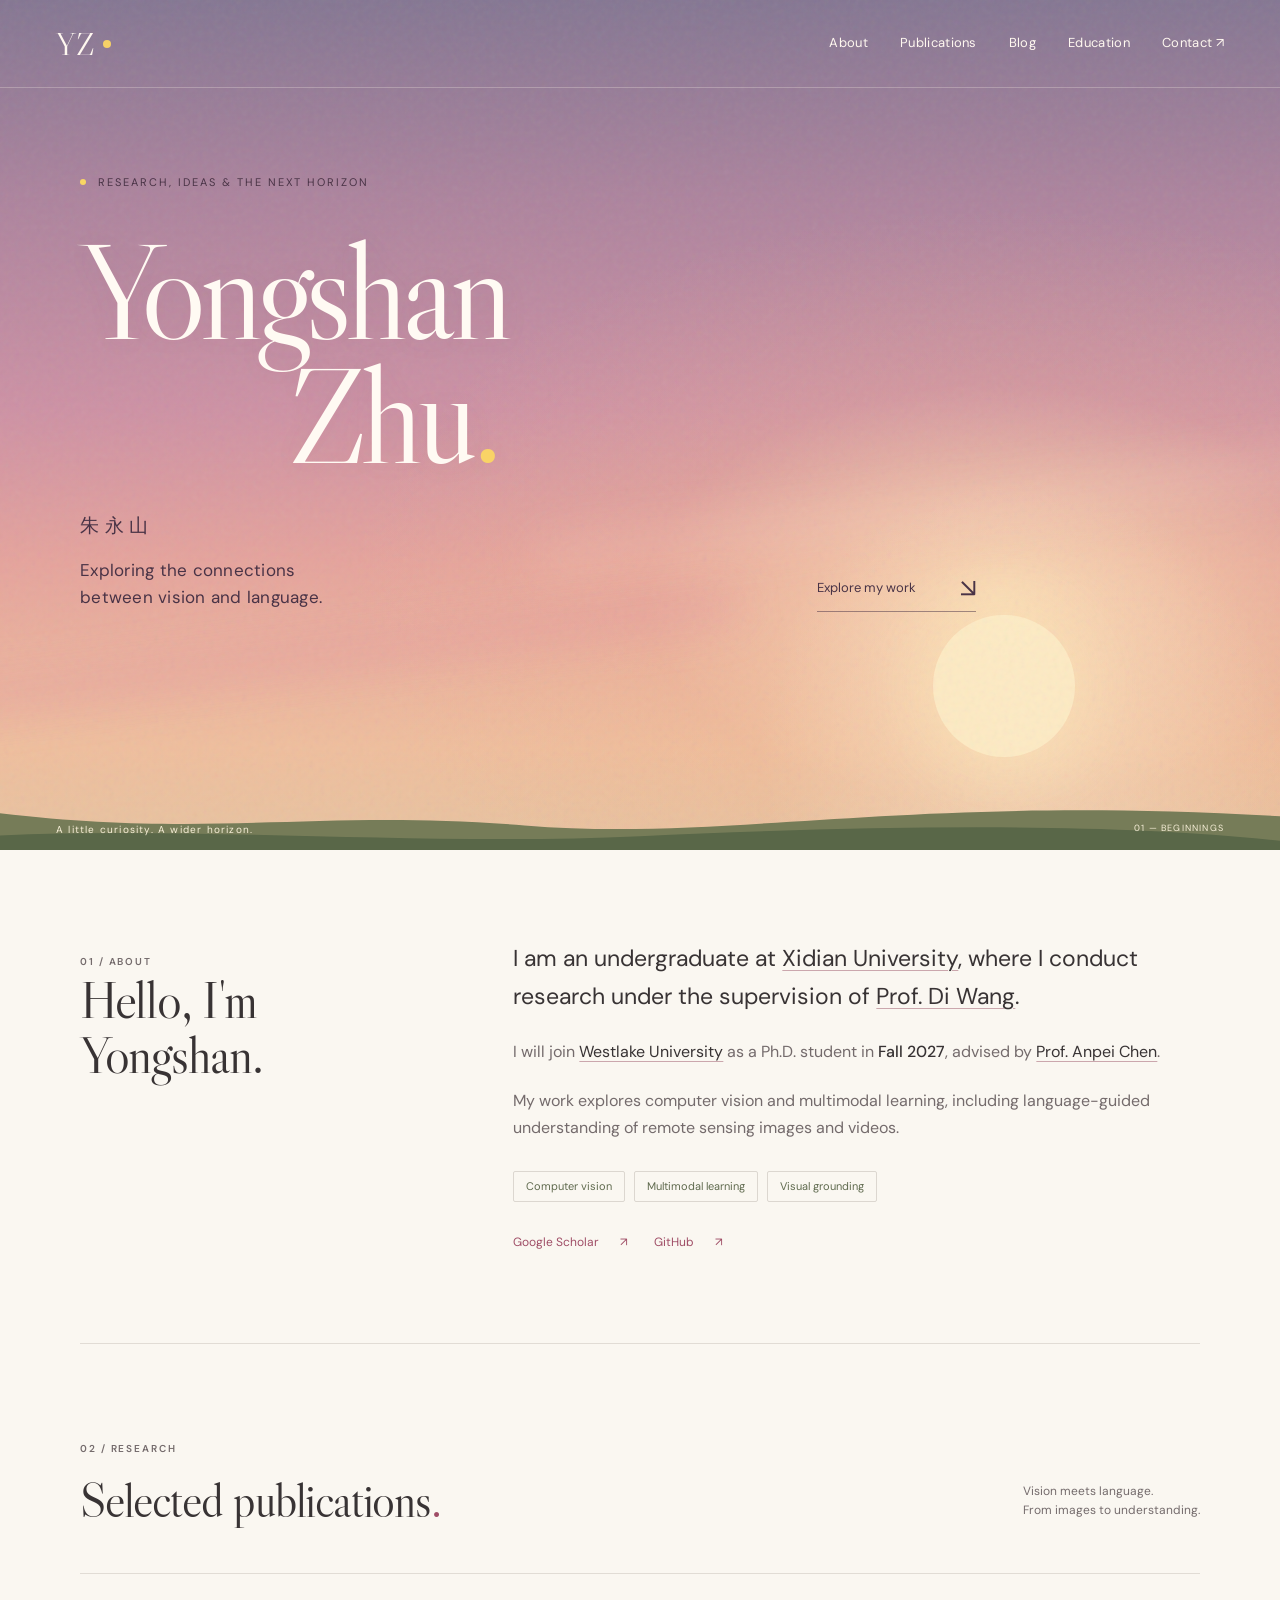
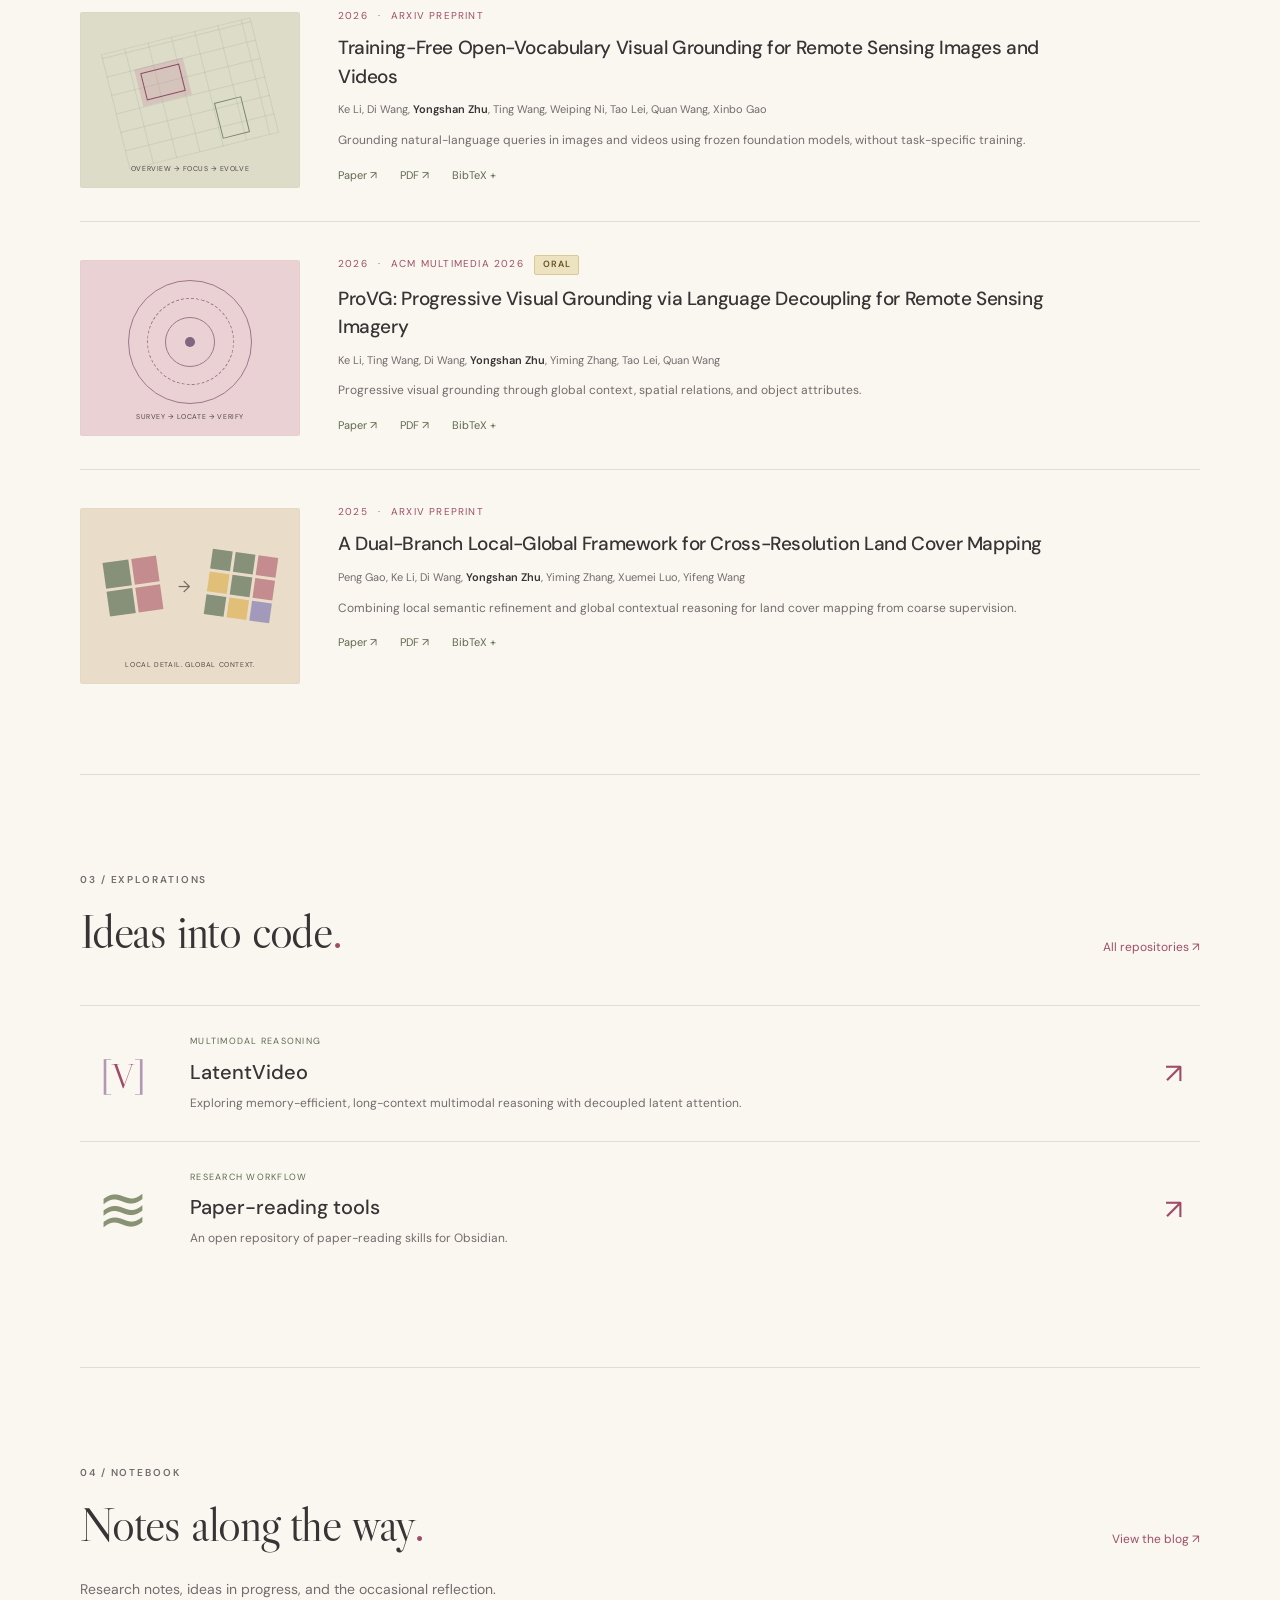
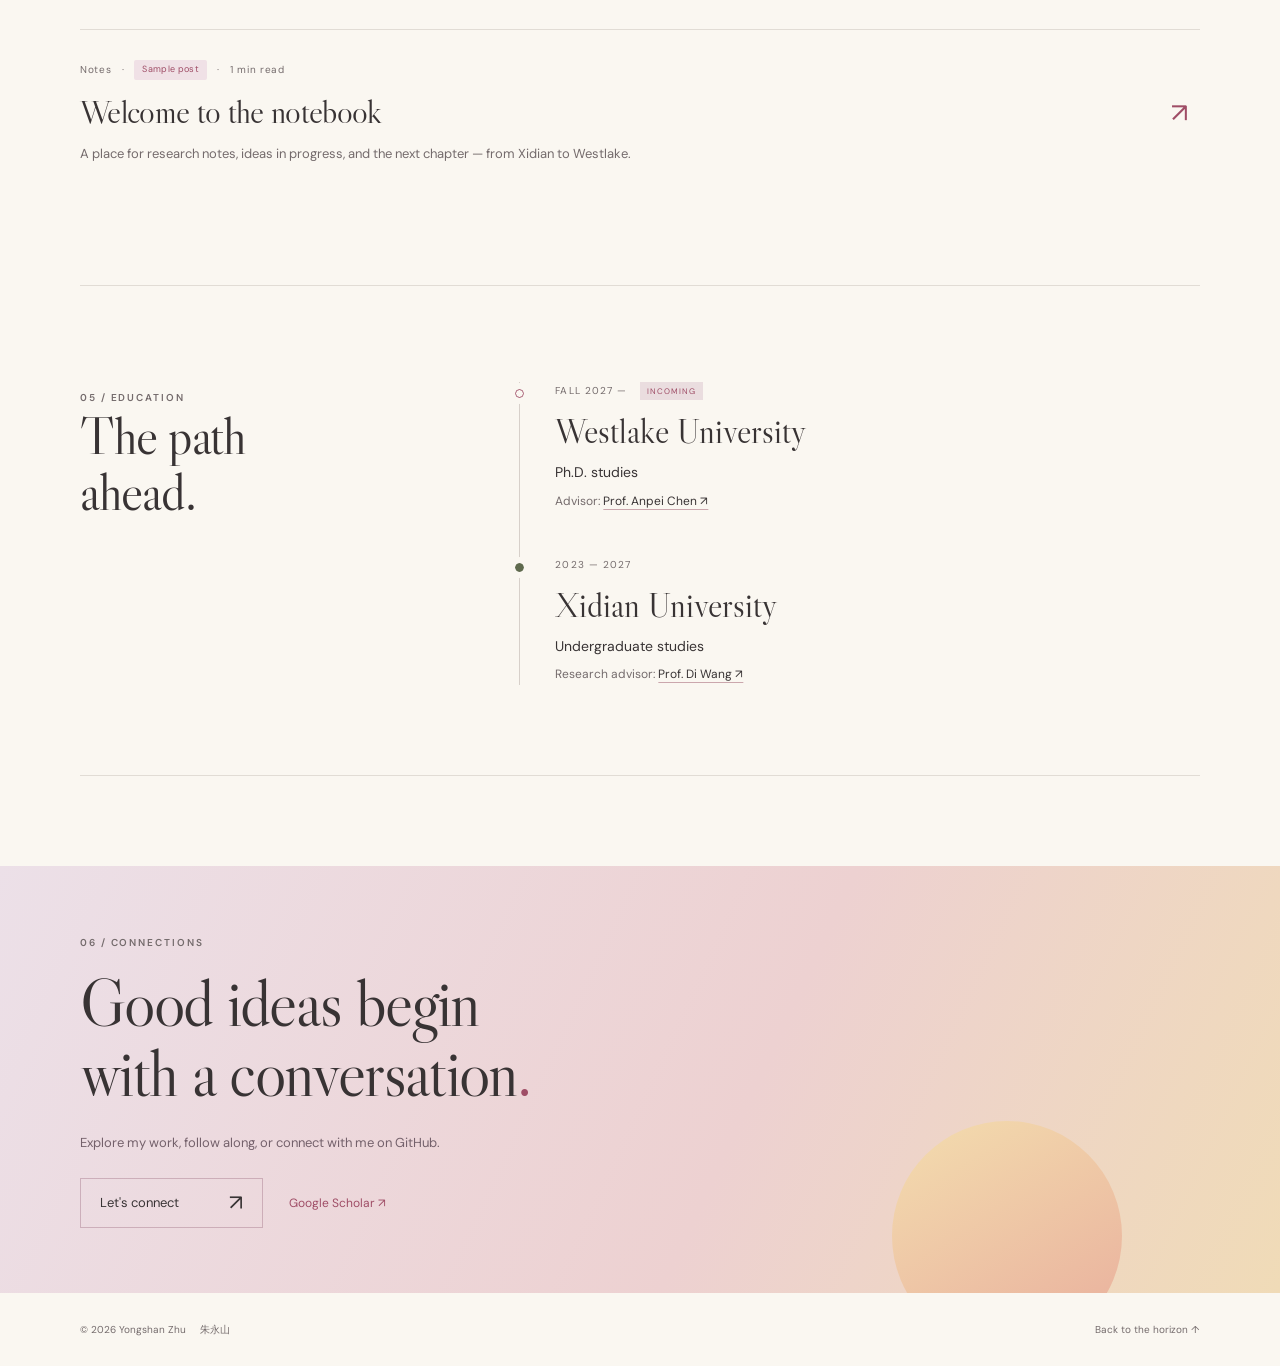
==== index.html @ 8f5b2f25 "Publish Yongshan Zhu academic homepage with blog and Scholar links" ====
<!DOCTYPE html>
<html lang="en">
<head>
  <meta charset="UTF-8">
  <meta name="viewport" content="width=device-width, initial-scale=1">
  <meta name="theme-color" content="#c18c9e">
  <meta name="description" content="Yongshan Zhu — undergraduate at Xidian University, advised by Di Wang. Incoming Ph.D. student at Westlake University with Anpei Chen, Fall 2027. Research, publications, and code.">
  <meta property="og:title" content="Yongshan Zhu — Research & Ideas">
  <meta property="og:description" content="Computer vision, multimodal learning, and the next horizon. Xidian University → Westlake University, Fall 2027.">
  <meta property="og:type" content="website">
  <title>Yongshan Zhu — Research & Ideas</title>
  <link rel="icon" href="favicon.svg" type="image/svg+xml">
  <link rel="stylesheet" href="styles.css">
  <link rel="stylesheet" href="blog.css">
  <script src="script.js" defer></script>
</head>
<body>
  <a class="skip-link" href="#main">Skip to content</a>
  <header class="header">
    <a href="#home" class="wordmark" aria-label="Yongshan Zhu, home">YZ<span class="logo-sun" aria-hidden="true"></span></a>
    <nav aria-label="Main navigation">
      <a href="#about">About</a><a href="#publications">Publications</a><a href="#blog">Blog</a><a href="#education">Education</a><a href="#contact">Contact <span aria-hidden="true">↗</span></a>
    </nav>
  </header>
  <main id="main">
    <section class="hero" id="home" aria-labelledby="name">
      <div class="sky" aria-hidden="true"><div class="sun-glow"></div><div class="cloud cloud-one"></div><div class="cloud cloud-two"></div><div class="sun"></div></div>
      <div class="hero-content wrap">
        <p class="eyebrow hero-eyebrow"><span class="dot"></span> Research, ideas & the next horizon</p>
        <h1 id="name">Yongshan <span>Zhu<span class="name-dot">.</span></span></h1>
        <div class="hero-bottom">
          <div><p class="chinese-name" lang="zh">朱永山</p><p class="hero-description">Exploring the connections<br>between vision and language.</p></div>
          <a class="hero-cta" href="#publications">Explore my work <span aria-hidden="true">↘</span></a>
        </div>
      </div>
      <div class="horizon" aria-hidden="true"><svg viewBox="0 0 1440 120" preserveAspectRatio="none"><path fill="#767c58" d="M0 72C240 105 359 66 590 88S1011 47 1440 76V120H0Z"/><path fill="#596748" d="M0 101C219 89 477 115 720 102S1240 82 1440 108V120H0Z"/></svg></div>
      <div class="hero-caption"><span>A little curiosity. A wider horizon.</span><span>01 — BEGINNINGS</span></div>
    </section>
    <section class="about section wrap" id="about" aria-labelledby="about-title">
      <div class="section-label"><span>01 / ABOUT</span><h2 id="about-title">Hello, I'm<br>Yongshan.</h2></div>
      <div class="about-content">
        <p class="lead">I am an undergraduate at <a href="https://www.xidian.edu.cn/" target="_blank" rel="noopener noreferrer">Xidian University</a>, where I conduct research under the supervision of <a href="https://wangdi-xidian.github.io/" target="_blank" rel="noopener noreferrer">Prof. Di Wang</a>.</p>
        <p>I will join <a href="https://en.westlake.edu.cn/" target="_blank" rel="noopener noreferrer">Westlake University</a> as a Ph.D. student in <strong>Fall 2027</strong>, advised by <a href="https://apchenstu.github.io/" target="_blank" rel="noopener noreferrer">Prof. Anpei Chen</a>.</p>
        <p>My work explores computer vision and multimodal learning, including language-guided understanding of remote sensing images and videos.</p>
        <div class="interests" aria-label="Research topics"><span>Computer vision</span><span>Multimodal learning</span><span>Visual grounding</span></div>
        <div class="profile-links"><a class="text-link" href="https://scholar.google.com/citations?user=9sh3BnsAAAAJ&amp;hl=en" target="_blank" rel="noopener noreferrer">Google Scholar <span aria-hidden="true">↗</span></a><a class="text-link" href="https://github.com/nanoile" target="_blank" rel="noopener noreferrer">GitHub <span aria-hidden="true">↗</span></a></div>
      </div>
    </section>
    <section class="publications section wrap" id="publications" aria-labelledby="publications-title">
      <div class="section-heading"><div><p class="section-kicker">02 / RESEARCH</p><h2 id="publications-title">Selected publications<span class="accent-dot">.</span></h2></div><p class="section-note">Vision meets language.<br>From images to understanding.</p></div>
      <div class="paper-list">
        <article class="paper">
          <div class="paper-art art-grounding" aria-hidden="true"><div class="scan-grid"></div><span class="target t1"></span><span class="target t2"></span><span class="art-label">OVERVIEW → FOCUS → EVOLVE</span></div>
          <div class="paper-content"><p class="paper-meta">2026 <span>·</span> arXiv preprint</p><h3><a href="https://arxiv.org/abs/2606.16124" target="_blank" rel="noopener noreferrer">Training-Free Open-Vocabulary Visual Grounding for Remote Sensing Images and Videos</a></h3><p class="authors">Ke Li, Di Wang, <strong>Yongshan Zhu</strong>, Ting Wang, Weiping Ni, Tao Lei, Quan Wang, Xinbo Gao</p><p class="paper-summary">Grounding natural-language queries in images and videos using frozen foundation models, without task-specific training.</p><div class="paper-links"><a href="https://arxiv.org/abs/2606.16124" target="_blank" rel="noopener noreferrer">Paper ↗</a><a href="https://arxiv.org/pdf/2606.16124" target="_blank" rel="noopener noreferrer">PDF ↗</a><button class="bibtex-button" data-paper="zeroov" type="button">BibTeX +</button></div></div>
        </article>
        <article class="paper">
          <div class="paper-art art-provg" aria-hidden="true"><span class="provg-ring r1"></span><span class="provg-ring r2"></span><span class="provg-ring r3"></span><span class="provg-center"></span><span class="art-label">SURVEY → LOCATE → VERIFY</span></div>
          <div class="paper-content"><p class="paper-meta">2026 <span>·</span> ACM Multimedia 2026 <span class="oral-badge">Oral</span></p><h3><a href="https://arxiv.org/abs/2604.01893" target="_blank" rel="noopener noreferrer">ProVG: Progressive Visual Grounding via Language Decoupling for Remote Sensing Imagery</a></h3><p class="authors">Ke Li, Ting Wang, Di Wang, <strong>Yongshan Zhu</strong>, Yiming Zhang, Tao Lei, Quan Wang</p><p class="paper-summary">Progressive visual grounding through global context, spatial relations, and object attributes.</p><div class="paper-links"><a href="https://arxiv.org/abs/2604.01893" target="_blank" rel="noopener noreferrer">Paper ↗</a><a href="https://arxiv.org/pdf/2604.01893" target="_blank" rel="noopener noreferrer">PDF ↗</a><button class="bibtex-button" data-paper="provg" type="button">BibTeX +</button></div></div>
        </article>
        <article class="paper">
          <div class="paper-art art-mapping" aria-hidden="true"><div class="map-coarse"><i></i><i></i><i></i><i></i></div><span class="map-arrow">→</span><div class="map-fine"><i></i><i></i><i></i><i></i><i></i><i></i><i></i><i></i><i></i></div><span class="art-label">LOCAL DETAIL. GLOBAL CONTEXT.</span></div>
          <div class="paper-content"><p class="paper-meta">2025 <span>·</span> arXiv preprint</p><h3><a href="https://arxiv.org/abs/2512.19990" target="_blank" rel="noopener noreferrer">A Dual-Branch Local-Global Framework for Cross-Resolution Land Cover Mapping</a></h3><p class="authors">Peng Gao, Ke Li, Di Wang, <strong>Yongshan Zhu</strong>, Yiming Zhang, Xuemei Luo, Yifeng Wang</p><p class="paper-summary">Combining local semantic refinement and global contextual reasoning for land cover mapping from coarse supervision.</p><div class="paper-links"><a href="https://arxiv.org/abs/2512.19990" target="_blank" rel="noopener noreferrer">Paper ↗</a><a href="https://arxiv.org/pdf/2512.19990" target="_blank" rel="noopener noreferrer">PDF ↗</a><button class="bibtex-button" data-paper="ddtm" type="button">BibTeX +</button></div></div>
        </article>
      </div>
    </section>
    <section class="code-section section wrap" id="code" aria-labelledby="code-title">
      <div class="section-heading"><div><p class="section-kicker">03 / EXPLORATIONS</p><h2 id="code-title">Ideas into code<span class="accent-dot">.</span></h2></div><a class="text-link" href="https://github.com/nanoile?tab=repositories" target="_blank" rel="noopener noreferrer">All repositories ↗</a></div>
      <a class="project" href="https://github.com/nanoile/LatentVideo--Memory-Efficient-Multimodal-Reasoning-with-Decoupled-Latent-Attention" target="_blank" rel="noopener noreferrer"><div class="project-symbol" aria-hidden="true">[<span>V</span>]</div><div><p class="project-type">MULTIMODAL REASONING</p><h3>LatentVideo</h3><p>Exploring memory-efficient, long-context multimodal reasoning with decoupled latent attention.</p></div><span class="project-arrow" aria-hidden="true">↗</span></a>
      <a class="project" href="https://github.com/nanoile/obsidian-paper-reading-skills" target="_blank" rel="noopener noreferrer"><div class="project-symbol paper-symbol" aria-hidden="true">≋</div><div><p class="project-type">RESEARCH WORKFLOW</p><h3>Paper-reading tools</h3><p>An open repository of paper-reading skills for Obsidian.</p></div><span class="project-arrow" aria-hidden="true">↗</span></a>
    </section>
    <!-- BLOG:START -->
    <section class="blog-section section wrap" id="blog" aria-labelledby="blog-title"><div class="section-heading"><div><p class="section-kicker">04 / NOTEBOOK</p><h2 id="blog-title">Notes along the way<span class="accent-dot">.</span></h2></div><a class="text-link" href="blog/">View the blog ↗</a></div><p class="blog-intro">Research notes, ideas in progress, and the occasional reflection.</p><article class="blog-row"><div><p class="post-meta">Notes <span aria-hidden="true">·</span> <span class="post-status">Sample post</span> <span aria-hidden="true">·</span> 1 min read</p><h3><a href="blog/welcome-to-the-notebook/">Welcome to the notebook</a></h3><p class="post-excerpt">A place for research notes, ideas in progress, and the next chapter — from Xidian to Westlake.</p></div><a class="post-arrow" href="blog/welcome-to-the-notebook/" aria-label="Read Welcome to the notebook">↗</a></article></section>
    <!-- BLOG:END -->
    <section class="education section wrap" id="education" aria-labelledby="education-title">
      <div class="section-label"><span>05 / EDUCATION</span><h2 id="education-title">The path<br>ahead.</h2></div>
      <div class="timeline"><article class="education-item"><div class="timeline-dot future"></div><p class="education-date">FALL 2027 — <span class="status">INCOMING</span></p><h3>Westlake University</h3><p class="degree">Ph.D. studies</p><p>Advisor: <a href="https://apchenstu.github.io/" target="_blank" rel="noopener noreferrer">Prof. Anpei Chen ↗</a></p></article><article class="education-item"><div class="timeline-dot"></div><p class="education-date">2023 — 2027</p><h3>Xidian University</h3><p class="degree">Undergraduate studies</p><p>Research advisor: <a href="https://wangdi-xidian.github.io/" target="_blank" rel="noopener noreferrer">Prof. Di Wang ↗</a></p></article></div>
    </section>
    <section class="contact" id="contact" aria-labelledby="contact-title"><div class="wrap contact-inner"><p class="section-kicker">06 / CONNECTIONS</p><h2 id="contact-title">Good ideas begin<br>with a conversation<span>.</span></h2><p>Explore my work, follow along, or connect with me on GitHub.</p><div class="profile-links"><a class="contact-link" href="https://github.com/nanoile" target="_blank" rel="noopener noreferrer">Let's connect <span aria-hidden="true">↗</span></a><a class="text-link" href="https://scholar.google.com/citations?user=9sh3BnsAAAAJ&amp;hl=en" target="_blank" rel="noopener noreferrer">Google Scholar ↗</a></div><div class="contact-sun" aria-hidden="true"></div></div></section>
  </main>
  <footer class="wrap"><p>© <span id="year">2026</span> Yongshan Zhu <span class="footer-name" lang="zh">朱永山</span></p><a href="#home">Back to the horizon ↑</a></footer>
  <dialog id="citation-dialog" aria-labelledby="citation-title"><div class="dialog-heading"><h2 id="citation-title">BibTeX citation</h2><button id="close-dialog" aria-label="Close citation" type="button">×</button></div><pre><code id="citation-text"></code></pre><div class="dialog-bottom"><p id="copy-status" aria-live="polite"></p><button id="copy-citation" type="button">Copy citation ↗</button></div></dialog>
</body>
</html>
---- styles.css ----
@import url('https://fonts.googleapis.com/css2?family=DM+Sans:wght@400;450;500;600;700&family=Libre+Caslon+Display&display=swap');
:root{--paper:#faf7f1;--ink:#383334;--muted:#746b6c;--rose:#9f4d66;--line:#e1dcd5;--sage:#5f6a4e;--serif:'Libre Caslon Display',Georgia,serif;--sans:'DM Sans',Arial,sans-serif}
*{box-sizing:border-box}html{scroll-behavior:smooth;scroll-padding-top:95px}body{margin:0;background:var(--paper);color:var(--ink);font-family:var(--sans);font-size:16px;line-height:1.7}a{color:inherit;text-decoration:none}button{font:inherit}a,button{-webkit-tap-highlight-color:transparent}a:focus-visible,button:focus-visible{outline:2px solid var(--rose);outline-offset:6px}::selection{background:#e7b9c5;color:#362b3b}.wrap{width:min(1120px,calc(100% - 112px));margin-inline:auto}.skip-link{position:fixed;top:-80px;left:20px;z-index:10;padding:10px 18px;background:var(--paper)}.skip-link:focus{top:10px}
.header{height:88px;display:flex;justify-content:space-between;align-items:center;position:absolute;top:0;left:0;right:0;z-index:3;padding:0 56px;color:#fff8f0;border-bottom:1px solid #fff5eb40}.wordmark{font-family:var(--serif);font-size:32px;line-height:1;display:flex;align-items:center;gap:8px}.logo-sun{height:8px;width:8px;border-radius:50%;background:#f6d167}.header nav{display:flex;gap:32px;font-size:13px;letter-spacing:.025em}.header nav a{position:relative}.header nav a::after{content:'';position:absolute;bottom:-5px;left:0;width:0;height:1px;background:currentColor;transition:width .2s}.header nav a:hover::after{width:100%}.hero{min-height:750px;height:min(850px,95svh);position:relative;overflow:hidden;color:#fffaf3;background:#bb8094}.sky{position:absolute;inset:0;background:radial-gradient(ellipse at 78% 70%,#ffe5b4b8 0%,#f2b58e33 25%,transparent 46%),linear-gradient(180deg,#847692 0%,#ac839d 23%,#cd91a4 48%,#e5a39c 66%,#efbe9d 88%,#e7c3a0 100%)}.sky::after{content:'';position:absolute;inset:0;opacity:.1;background-image:url("data:image/svg+xml,%3Csvg viewBox='0 0 180 180' xmlns='http://www.w3.org/2000/svg'%3E%3Cfilter id='n'%3E%3CfeTurbulence type='fractalNoise' baseFrequency='.85' numOctaves='3' stitchTiles='stitch'/%3E%3C/filter%3E%3Crect width='100%25' height='100%25' opacity='.7' filter='url(%23n)'/%3E%3C/svg%3E")}.sun-glow{position:absolute;width:560px;height:560px;background:radial-gradient(circle,#ffefd36b,transparent 66%);right:-20px;bottom:-170px}.sun{position:absolute;border-radius:50%;width:142px;height:142px;right:16%;bottom:11%;background:#fff0c8;box-shadow:0 0 60px 22px #ffebb578;opacity:.8}.cloud{position:absolute;background:#ffdfcc38;height:25px;width:68%;filter:blur(22px);transform:rotate(-7deg)}.cloud-one{right:-10%;top:58%}.cloud-two{left:-10%;top:76%;background:#dc83a049}.hero-content{position:relative;padding-top:162px;z-index:1}.eyebrow{font-size:11px;letter-spacing:.18em;text-transform:uppercase;display:flex;gap:12px;align-items:center}.dot{width:6px;height:6px;background:#f9d763;border-radius:50%}.hero h1{font-family:var(--serif);font-weight:400;font-size:clamp(88px,10.7vw,154px);letter-spacing:-.045em;line-height:.91;margin:37px 0 29px;max-width:830px;text-shadow:0 2px 30px #775f7312}.hero h1>span{display:block;margin-left:25%}.name-dot{color:#f9d366}.hero-bottom{display:flex;justify-content:space-between;align-items:flex-end;width:80%;margin-top:32px}.chinese-name{font-size:19px;letter-spacing:.3em;margin:0 0 15px}.hero-description{font-size:17px;line-height:1.6;margin:0;letter-spacing:.015em}.hero-cta{font-size:13px;display:flex;align-items:center;gap:44px;border-bottom:1px solid #fff3e7a6;padding:10px 0;transition:gap .2s}.hero-cta:hover{gap:52px}.hero-cta span{font-size:26px;line-height:1}.horizon{position:absolute;bottom:0;left:0;width:100%;height:92px}.horizon svg{width:100%;height:100%}.hero-caption{position:absolute;bottom:22px;left:56px;right:56px;display:flex;justify-content:space-between;font-size:10px;letter-spacing:.12em;color:#f8f0d9;z-index:1}.hero-caption span:last-child{font-size:9px}.section{padding-top:96px;padding-bottom:90px;border-bottom:1px solid var(--line)}.about,.education{display:grid;grid-template-columns:1fr 2fr;gap:90px}.section-label>span,.section-kicker{font-size:10px;letter-spacing:.19em;font-weight:600;color:var(--muted);margin:0 0 25px}.section-label h2,h2{font-family:var(--serif);font-weight:400;font-size:52px;letter-spacing:-.025em;line-height:1.06;margin:0}.about-content p{max-width:670px;color:var(--muted);margin-top:0;margin-bottom:22px}.about-content .lead{font-size:23px;line-height:1.65;color:var(--ink);margin-top:-6px}.about-content p a,.education-item a{color:var(--ink);text-decoration:underline;text-decoration-color:#cba7ad;text-underline-offset:4px;text-decoration-thickness:1px}.about-content p a:hover,.education-item a:hover{color:var(--rose)}.about-content strong{font-weight:500;color:var(--ink)}.interests{display:flex;flex-wrap:wrap;gap:9px;margin:30px 0}.interests span{font-size:11px;border:1px solid #dcd7d0;padding:5px 12px;border-radius:2px;color:var(--sage)}.text-link{font-size:12px;color:var(--rose);display:inline-flex;gap:21px;align-items:center}.text-link:hover{text-decoration:underline;text-underline-offset:5px}.section-heading{display:flex;justify-content:space-between;align-items:flex-end;margin-bottom:48px;gap:30px}.section-heading h2{font-size:48px}.section-kicker{margin-bottom:18px}.accent-dot{color:var(--rose)}.section-note{font-size:12px;color:var(--muted);line-height:1.6;margin:0 0 5px}.paper{display:grid;grid-template-columns:220px 1fr;gap:38px;padding:33px 0;border-top:1px solid var(--line)}.paper:last-child{padding-bottom:0}.paper-art{height:176px;position:relative;display:flex;justify-content:center;align-items:center;overflow:hidden;border-radius:2px;margin-top:5px}.paper-art::after{content:'';position:absolute;inset:0;border:1px solid #00000005;pointer-events:none}.art-label{position:absolute;bottom:14px;left:0;right:0;text-align:center;font-size:7px;letter-spacing:.09em;color:#524648}.art-grounding{background:#dcdcc9}.scan-grid{position:absolute;inset:22px 33px 35px;transform:rotate(-14deg);background:repeating-linear-gradient(0deg,transparent 0 18px,#79876728 18px 19px),repeating-linear-gradient(90deg,transparent 0 23px,#79876728 23px 24px);border:1px solid #79876728}.target{position:absolute;border:1.5px solid #8d4c63;box-shadow:0 0 0 5px #bb7d9340}.t1{height:28px;width:40px;top:56px;left:63px;transform:rotate(-14deg);background:#bb7d9340}.t2{height:37px;width:28px;top:87px;left:138px;transform:rotate(-14deg);border-color:#798767;box-shadow:none}.art-provg{background:#ead2d4}.provg-ring{border-radius:50%;border:1px solid #9e7789;position:absolute;top:20px;left:48px;width:124px;height:124px}.r2{width:87px;height:87px;top:38px;left:67px;border-style:dashed;transform:rotate(15deg)}.r3{width:50px;height:50px;top:57px;left:85px}.provg-center{width:10px;height:10px;background:#82657e;border-radius:50%;position:absolute;top:77px;left:105px}.art-mapping{background:#e9ddc9;gap:18px;padding-bottom:20px}.map-coarse,.map-fine{display:grid;grid-template-columns:repeat(2,1fr);gap:3px;width:54px;height:54px;transform:rotate(-8deg)}.map-coarse i,.map-fine i{background:#879078}.map-coarse i:nth-child(2n){background:#c58c8f}.map-fine{grid-template-columns:repeat(3,1fr);width:66px;height:66px;transform:rotate(8deg)}.map-fine i:nth-child(3n){background:#c58c8f}.map-fine i:nth-child(4n){background:#e2bf79}.map-fine i:last-child{background:#a39abb}.map-arrow{color:#786961}.paper-meta{font-size:10px;text-transform:uppercase;letter-spacing:.12em;color:var(--rose);margin:0 0 10px;display:flex;gap:10px;flex-wrap:wrap}.venue-note{color:var(--muted);font-size:9px}.paper h3{font-weight:500;font-size:19px;line-height:1.5;letter-spacing:-.02em;margin:0 0 9px;max-width:760px}.paper h3 a:hover{color:var(--rose)}.authors{font-size:11px;line-height:1.8;color:var(--muted);margin:0 0 10px}.authors strong{font-weight:600;color:var(--ink)}.paper-summary{font-size:12px;line-height:1.7;color:var(--muted);margin:0 0 15px;max-width:700px}.paper-links{display:flex;gap:23px;align-items:center}.paper-links a,.bibtex-button{font-size:11px;color:var(--sage)}.paper-links a:hover{text-decoration:underline;text-underline-offset:4px}.bibtex-button{background:none;border:none;padding:0;cursor:pointer}.bibtex-button:hover{color:var(--rose)}.project{display:grid;grid-template-columns:85px 1fr 35px;gap:25px;align-items:center;padding:28px 0;border-top:1px solid var(--line)}.project-symbol{font-family:var(--serif);font-size:40px;text-align:center;color:#b199b6}.project-symbol span{color:var(--rose);font-size:34px}.paper-symbol{font-size:62px;color:#899374;line-height:1}.project-type{font-size:9px;letter-spacing:.14em;color:var(--sage);margin:0 0 5px}.project h3{font-size:20px;font-weight:500;margin:0 0 4px}.project p:last-child{font-size:12px;color:var(--muted);margin:0}.project-arrow{font-size:28px;color:var(--rose);transition:transform .2s}.project:hover .project-arrow{transform:translate(3px,-3px)}.project:hover h3{color:var(--rose)}.timeline{border-left:1px solid #d7d0ca;padding-left:35px;margin-left:6px}.education-item{position:relative;padding-bottom:44px}.education-item:last-child{padding-bottom:0}.timeline-dot{height:9px;width:9px;background:var(--sage);border-radius:50%;position:absolute;top:7px;left:-40px;outline:6px solid var(--paper)}.timeline-dot.future{background:var(--paper);border:1.5px solid var(--rose)}.education-date{font-size:10px;color:var(--muted);letter-spacing:.11em;margin:0 0 13px}.status{font-size:8px;background:#eadddf;padding:4px 7px;color:var(--rose);margin-left:8px}.education-item h3{font-family:var(--serif);font-size:34px;font-weight:400;line-height:1.15;margin:0 0 10px}.education-item .degree{font-size:14px;color:var(--ink);margin:0 0 6px}.education-item p:last-child{font-size:12px;color:var(--muted);margin:0}.contact{position:relative;background:linear-gradient(115deg,#ece0e8,#edd1d1 58%,#f0dbb7);overflow:hidden;margin-top:90px}.contact-inner{position:relative;padding-top:68px;padding-bottom:65px}.contact h2{font-size:66px;position:relative;z-index:1}.contact h2 span{color:var(--rose)}.contact p:not(.section-kicker){font-size:13px;color:#74616b;position:relative;z-index:1;margin:23px 0 24px}.contact-link{font-size:13px;display:inline-flex;gap:50px;align-items:center;padding:13px 19px;border:1px solid #9f71836b;position:relative;z-index:1;transition:background .2s}.contact-link:hover{background:#fff5e44a}.contact-link span{font-size:22px;line-height:1}.contact-sun{position:absolute;height:230px;width:230px;background:linear-gradient(150deg,#f4deab,#e8a999);border-radius:50%;right:7%;bottom:-58px;opacity:.9}footer{display:flex;justify-content:space-between;align-items:center;padding-top:28px;padding-bottom:28px;font-size:10px;color:var(--muted)}footer p{margin:0}.footer-name{margin-left:11px;font-size:10px}footer a:hover{color:var(--rose)}dialog{border:1px solid var(--line);border-radius:8px;width:min(680px,calc(100% - 32px));padding:28px;background:var(--paper);color:var(--ink);box-shadow:0 20px 100px #35253635}dialog::backdrop{background:#3026337a;backdrop-filter:blur(4px)}.dialog-heading{display:flex;justify-content:space-between;align-items:center}.dialog-heading h2{font-size:30px}.dialog-heading button{font-size:26px;background:none;border:0;cursor:pointer;color:var(--ink)}dialog pre{white-space:pre-wrap;overflow-wrap:anywhere;font-size:12px;line-height:1.7;background:#eee8e5;padding:18px;border-radius:3px}.dialog-bottom{display:flex;justify-content:space-between;align-items:center;gap:15px}.dialog-bottom p{font-size:12px;line-height:1.5;margin:0}.dialog-bottom button{background:var(--sage);color:var(--paper);padding:9px 15px;border:0;border-radius:2px;font-size:12px;cursor:pointer}
@media(min-width:1500px){.hero-content{padding-top:170px}}@media(max-width:1000px){.wrap{width:calc(100% - 72px)}.header{padding-inline:36px}.hero-caption{left:36px;right:36px}.about,.education{gap:50px;grid-template-columns:1fr 2fr}.hero h1{font-size:120px}.hero-bottom{width:85%}.section-heading h2{font-size:42px}.paper{grid-template-columns:180px 1fr;gap:28px}.paper-art{height:170px}.scan-grid{inset:22px 18px 35px}.t1{left:39px}.t2{left:109px}.provg-ring{left:28px}.r2{left:47px}.r3{left:65px}.provg-center{left:85px}.section-note{font-size:11px}.contact h2{font-size:58px}.contact-sun{right:0}}
@media(max-width:700px){html{scroll-padding-top:24px}.wrap{width:calc(100% - 40px)}.header{height:73px;padding-inline:20px}.wordmark{font-size:28px}.header nav{gap:16px;font-size:10px}.header nav a:last-child{display:none}.hero{height:700px;min-height:650px;max-height:850px}.hero-content{padding-top:144px}.hero-eyebrow{font-size:9px;letter-spacing:.13em}.hero h1{font-size:clamp(76px,17vw,118px);margin:48px 0 30px;line-height:1}.hero h1>span{margin-left:23%}.hero-bottom{width:100%;align-items:flex-end;margin-top:37px}.chinese-name{font-size:16px;margin-bottom:15px}.hero-description{font-size:13px}.hero-cta{font-size:10px;gap:19px}.hero-cta:hover{gap:23px}.hero-cta span{font-size:22px}.sun{width:100px;height:100px;right:12%;bottom:14%}.hero-caption{left:20px;right:20px;font-size:8px;bottom:20px;letter-spacing:.05em}.hero-caption span:last-child{font-size:7px}.section{padding-top:62px;padding-bottom:60px}.about,.education{grid-template-columns:1fr;gap:30px}.section-label h2{font-size:46px}.section-label h2 br{display:none}.section-label>span{display:block;margin-bottom:14px}.about-content .lead{font-size:20px;margin-top:0}.about-content p{font-size:14px;margin-bottom:19px}.interests{margin:25px 0}.interests span{font-size:10px;padding:5px 9px}.section-heading{align-items:flex-start;margin-bottom:30px;gap:20px}.section-heading h2{font-size:39px}.section-note{display:none}.section-kicker{font-size:9px;margin-bottom:15px}.paper{grid-template-columns:1fr;padding:26px 0;gap:23px}.paper-art{width:100%;height:148px}.scan-grid{inset:14px 20% 26px}.t1{left:calc(50% - 53px);top:37px}.t2{left:calc(50% + 29px);top:72px}.provg-ring{left:calc(50% - 52px);top:10px;width:104px;height:104px}.r2{width:72px;height:72px;top:26px;left:calc(50% - 36px)}.r3{width:42px;height:42px;top:41px;left:calc(50% - 21px)}.provg-center{top:57px;left:calc(50% - 5px)}.art-label{font-size:8px;bottom:12px}.paper h3{font-size:18px}.paper-meta{font-size:9px}.paper-summary{font-size:12px}.authors{font-size:11px}.paper-links{gap:26px}.paper-links a,.bibtex-button{font-size:12px;min-height:32px;display:inline-flex;align-items:center}.code-section .section-heading{display:block}.code-section .section-heading .text-link{margin-top:20px}.project{grid-template-columns:47px 1fr 24px;gap:15px;padding:24px 0}.project h3{font-size:18px}.project p:last-child{font-size:11px}.project-symbol{font-size:30px}.project-symbol span{font-size:27px}.paper-symbol{font-size:48px}.project-type{font-size:8px}.project-arrow{font-size:22px}.timeline{padding-left:27px;margin-top:6px}.timeline-dot{left:-32px}.education-item h3{font-size:31px}.contact{margin-top:60px}.contact-inner{padding-top:49px;padding-bottom:52px}.contact h2{font-size:46px}.contact p:not(.section-kicker){font-size:12px;max-width:260px}.contact-sun{height:155px;width:155px;right:-36px;bottom:-29px}footer{padding-top:23px;padding-bottom:23px;font-size:9px;gap:15px}.footer-name{display:none}dialog{padding:22px}.dialog-bottom{align-items:flex-start}.dialog-bottom button{white-space:nowrap}}
@media(prefers-reduced-motion:reduce){html{scroll-behavior:auto}*,*::before,*::after{transition:none!important}}

.hero-eyebrow,.hero-bottom{color:#493346}.hero-cta{border-bottom-color:#49334680}.hero-caption{bottom:12px}
---- blog.css ----
[hidden]{display:none!important}
.profile-links{display:flex;flex-wrap:wrap;gap:26px;align-items:center;position:relative;z-index:1}
.oral-badge{background:#eee3c1;color:#645127;padding:1px 8px;border:1px solid #d9c995;border-radius:2px;font-size:9px;letter-spacing:.1em;font-weight:600}
.blog-intro{font-size:14px;color:var(--muted);margin:-20px 0 28px}
.blog-row{display:grid;grid-template-columns:1fr 42px;gap:25px;align-items:center;border-top:1px solid var(--line);padding:30px 0}
.blog-row h3{font-family:var(--serif);font-weight:400;font-size:33px;line-height:1.2;letter-spacing:-.02em;margin:12px 0}
.blog-row h3 a:hover{color:var(--rose)}
.post-meta{display:flex;flex-wrap:wrap;align-items:center;gap:10px;font-size:10px;color:var(--muted);letter-spacing:.07em;margin:0}
.post-status{font-size:9px;color:var(--rose);background:#f0e1e6;padding:2px 8px;letter-spacing:.04em;border-radius:2px}
.post-excerpt{font-size:13px;color:var(--muted);max-width:720px;margin:0}
.post-arrow{color:var(--rose);font-size:27px;text-align:right;min-height:44px;display:flex;align-items:center;justify-content:center}
.post-arrow:hover{color:var(--sage)}
.writing-header{position:relative;color:var(--ink);border-bottom:1px solid var(--line);height:88px;background:var(--paper)}
.writing-header nav a[aria-current]{color:var(--rose)}
.writing-masthead{padding:75px 0 66px;position:relative;overflow:hidden;background:radial-gradient(ellipse at 93% 100%,#edc28a66,transparent 55%),linear-gradient(115deg,#e9e0e9,#edd3d6 65%,#f1dcc1)}
.writing-masthead h1{font-family:var(--serif);font-weight:400;font-size:clamp(56px,7vw,92px);line-height:.97;letter-spacing:-.04em;margin:0 0 25px;color:#493346}
.writing-masthead h1 span{color:var(--rose)}
.writing-masthead p:last-child{font-size:14px;color:#6f5968;margin:0;max-width:450px}
.blog-archive{padding-top:52px;padding-bottom:85px;min-height:480px}
.blog-controls{display:flex;justify-content:space-between;align-items:flex-end;gap:24px;margin-bottom:27px}
.category-filters{display:flex;flex-wrap:wrap;gap:8px}
.category-button{border:1px solid var(--line);border-radius:2px;padding:7px 13px;background:transparent;color:var(--muted);font-size:12px;min-height:38px;cursor:pointer}
.category-button[aria-pressed="true"]{background:var(--sage);border-color:var(--sage);color:var(--paper)}
.category-button:hover{border-color:var(--sage)}
.blog-search{width:280px;max-width:100%}
.blog-search label{display:block;font-size:10px;letter-spacing:.07em;color:var(--muted);margin-bottom:6px}
.blog-search input{width:100%;border:1px solid #d4cbc8;border-radius:2px;font:inherit;font-size:12px;color:var(--ink);padding:10px 12px;background:#fffdf9;min-height:40px}
.blog-search input:focus-visible{outline:2px solid var(--rose);outline-offset:3px}
.results-count{font-size:10px;color:var(--muted);letter-spacing:.04em;margin:0 0 20px}
.empty-blog{background:#f1ece6;border:1px solid var(--line);padding:40px;margin-top:20px}
.empty-blog h2{font-size:35px;margin-bottom:12px}
.empty-blog p{font-size:13px;color:var(--muted)}
.empty-blog button{font-size:12px;border:0;background:none;padding:8px 0;cursor:pointer;color:var(--rose)}
.noscript-note{font-size:12px;color:var(--muted)}
.article-page{padding:65px 0 60px}
.article-header{width:min(850px,calc(100% - 112px));margin-inline:auto;padding-bottom:34px;border-bottom:1px solid var(--line)}
.article-header>.text-link{margin-bottom:42px}
.article-header h1{font-family:var(--serif);font-weight:400;font-size:clamp(46px,5.5vw,72px);line-height:1.06;letter-spacing:-.03em;color:#493346;margin:23px 0 20px}
.article-byline{font-size:12px;color:var(--muted);margin:0}
.article-byline span{margin-left:12px;letter-spacing:.12em}
.article-body{width:min(720px,calc(100% - 112px));margin:44px auto;font-size:16px;line-height:1.9}
.article-body p{margin:0 0 23px}
.article-body h2{font-size:35px;line-height:1.2;margin:42px 0 20px}
.article-body h3{font-size:22px;font-weight:500;margin:30px 0 15px}
.article-body .article-lead{font-size:22px;color:var(--ink);line-height:1.7;margin:30px 0}
.article-body a{color:var(--rose);text-decoration:underline;text-decoration-thickness:1px;text-underline-offset:4px}
.sample-notice{background:#f0e5e9;border-left:2px solid #bc839c;color:#705968;font-size:12px;line-height:1.7;padding:15px 20px;margin-bottom:32px}
.sample-notice strong{font-weight:600}
.article-body blockquote{border-left:2px solid #bc839c;margin:34px 0;padding:10px 0 10px 25px;font-family:var(--serif);font-size:30px;line-height:1.4;color:var(--rose)}
.article-body img{max-width:100%;height:auto;border-radius:2px}
.article-body figure{margin:32px 0}
.article-body figcaption{font-size:12px;color:var(--muted);line-height:1.5;margin-top:12px}
.article-body pre{overflow-x:auto;background:#eee8e5;padding:22px;border-radius:3px;font-size:13px;line-height:1.7}
.article-body code{overflow-wrap:anywhere}
.article-body pre code{overflow-wrap:normal}
.article-body ul,.article-body ol{padding-left:25px}
.article-end{width:min(720px,calc(100% - 112px));margin:55px auto 0;padding-top:35px;border-top:1px solid var(--line);text-align:center}
.article-end p{font-size:11px;color:var(--muted);margin:15px 0 25px}
.end-sun{display:block;margin:0 auto;width:22px;height:22px;background:linear-gradient(#cd9fb7,#edc39b);border-radius:50%}
@media(max-width:700px){.profile-links{gap:20px}.blog-section .section-heading{display:block}.blog-section .section-heading .text-link{margin-top:20px}.blog-intro{font-size:12px;margin:-6px 0 24px}.blog-row{padding:25px 0;gap:15px;grid-template-columns:1fr 30px}.blog-row h3{font-size:29px}.post-meta{gap:7px;font-size:9px}.post-excerpt{font-size:12px}.writing-header{height:73px}.writing-header nav a:last-child{display:block}.writing-masthead{padding:50px 0 45px}.writing-masthead p:last-child{font-size:12px;max-width:300px}.blog-archive{padding-top:35px;padding-bottom:55px}.blog-controls{flex-direction:column;align-items:stretch;gap:22px}.blog-search{width:100%}.article-page{padding:40px 0}.article-header{width:calc(100% - 40px);padding-bottom:26px}.article-header>.text-link{margin-bottom:30px}.article-body,.article-end{width:calc(100% - 40px)}.article-body{font-size:15px;line-height:1.85;margin-top:30px}.article-body .article-lead{font-size:20px}.article-body h2{font-size:32px}.sample-notice{font-size:11px;padding:13px 16px}.article-end{margin-top:40px}.empty-blog{padding:28px}}
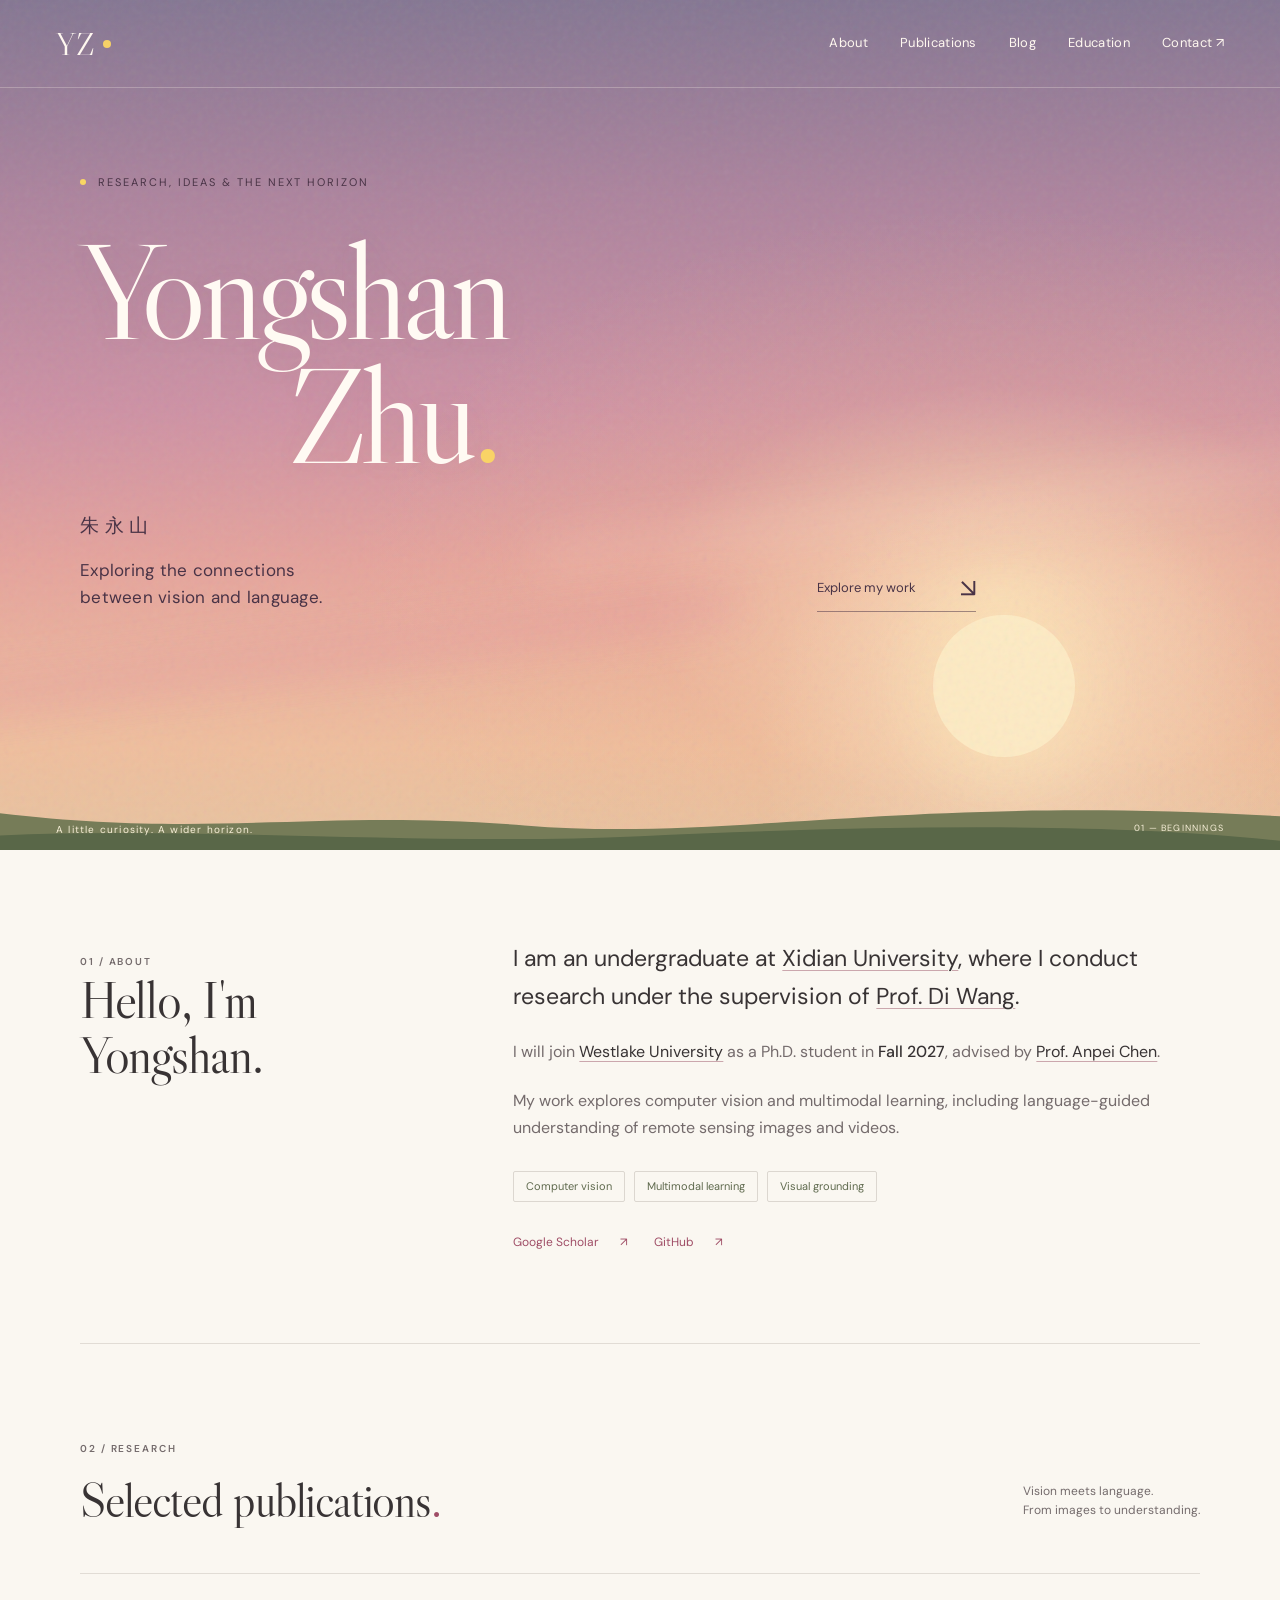
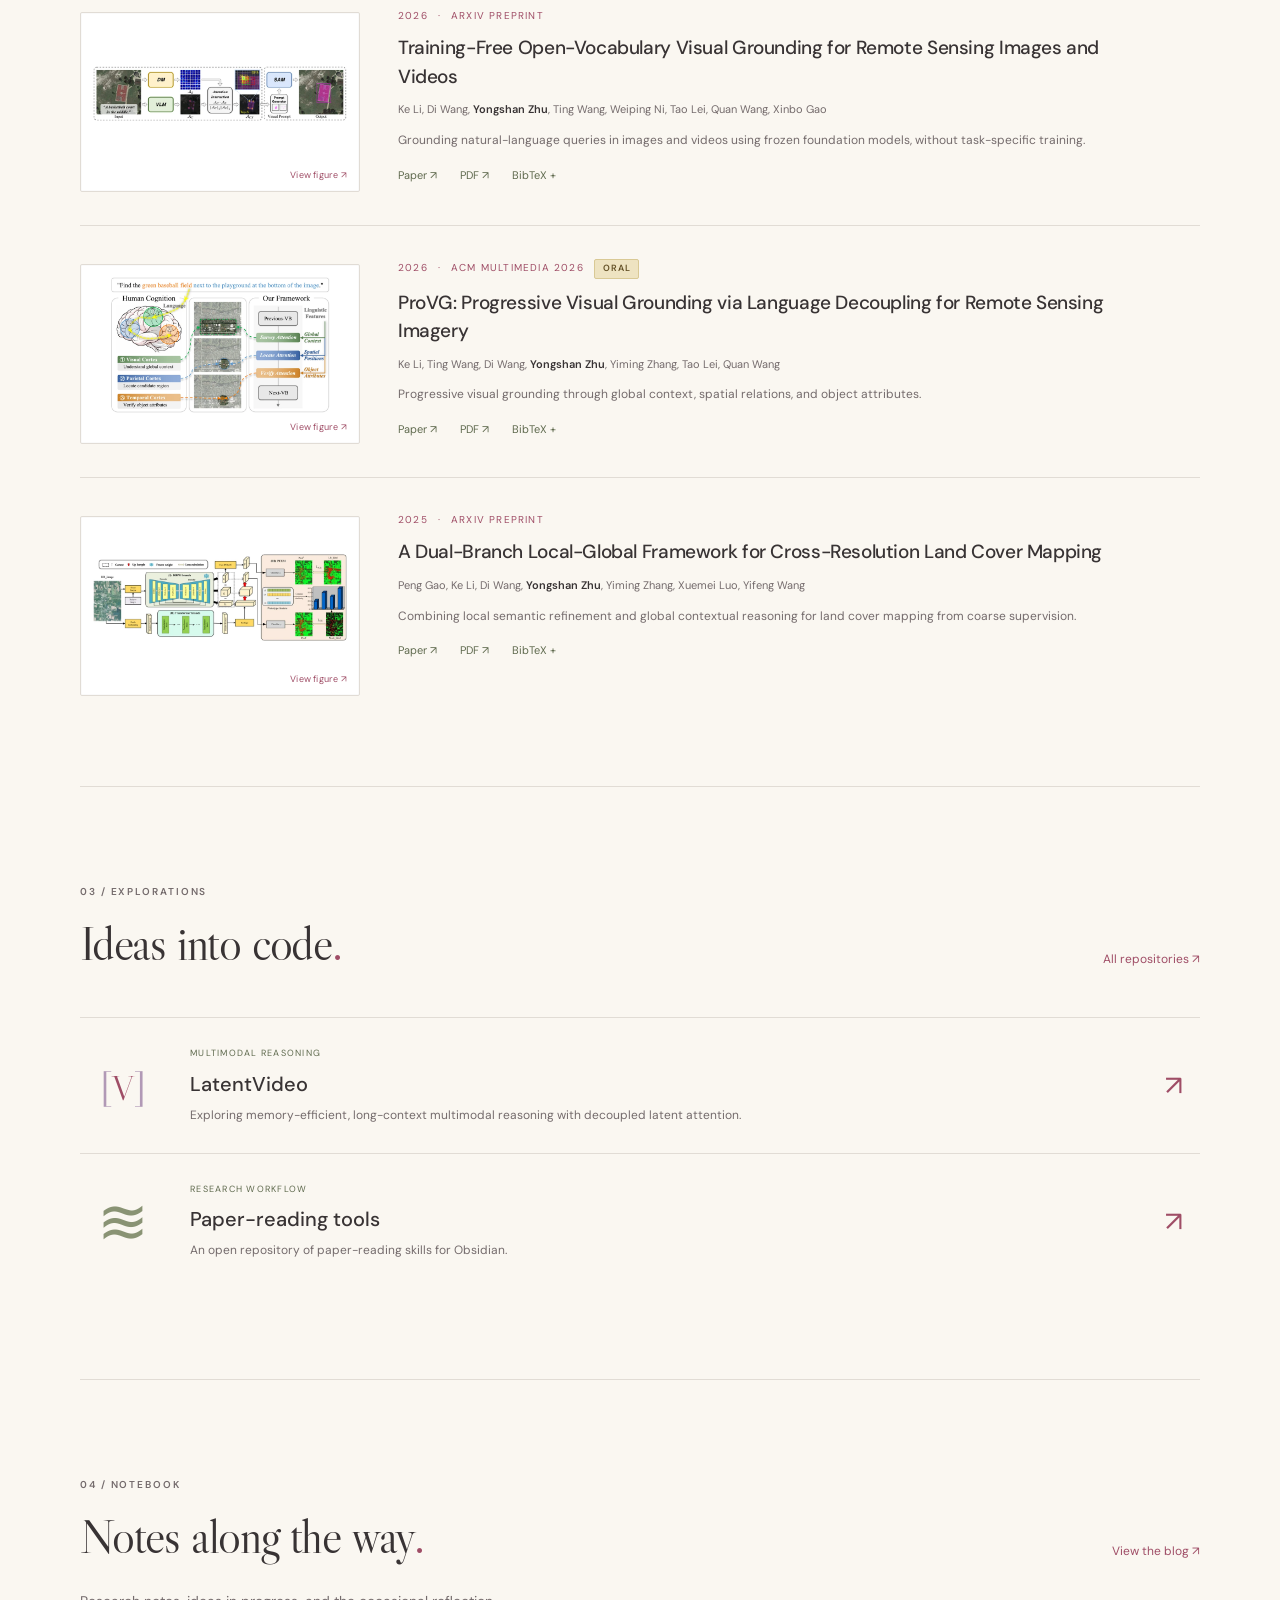
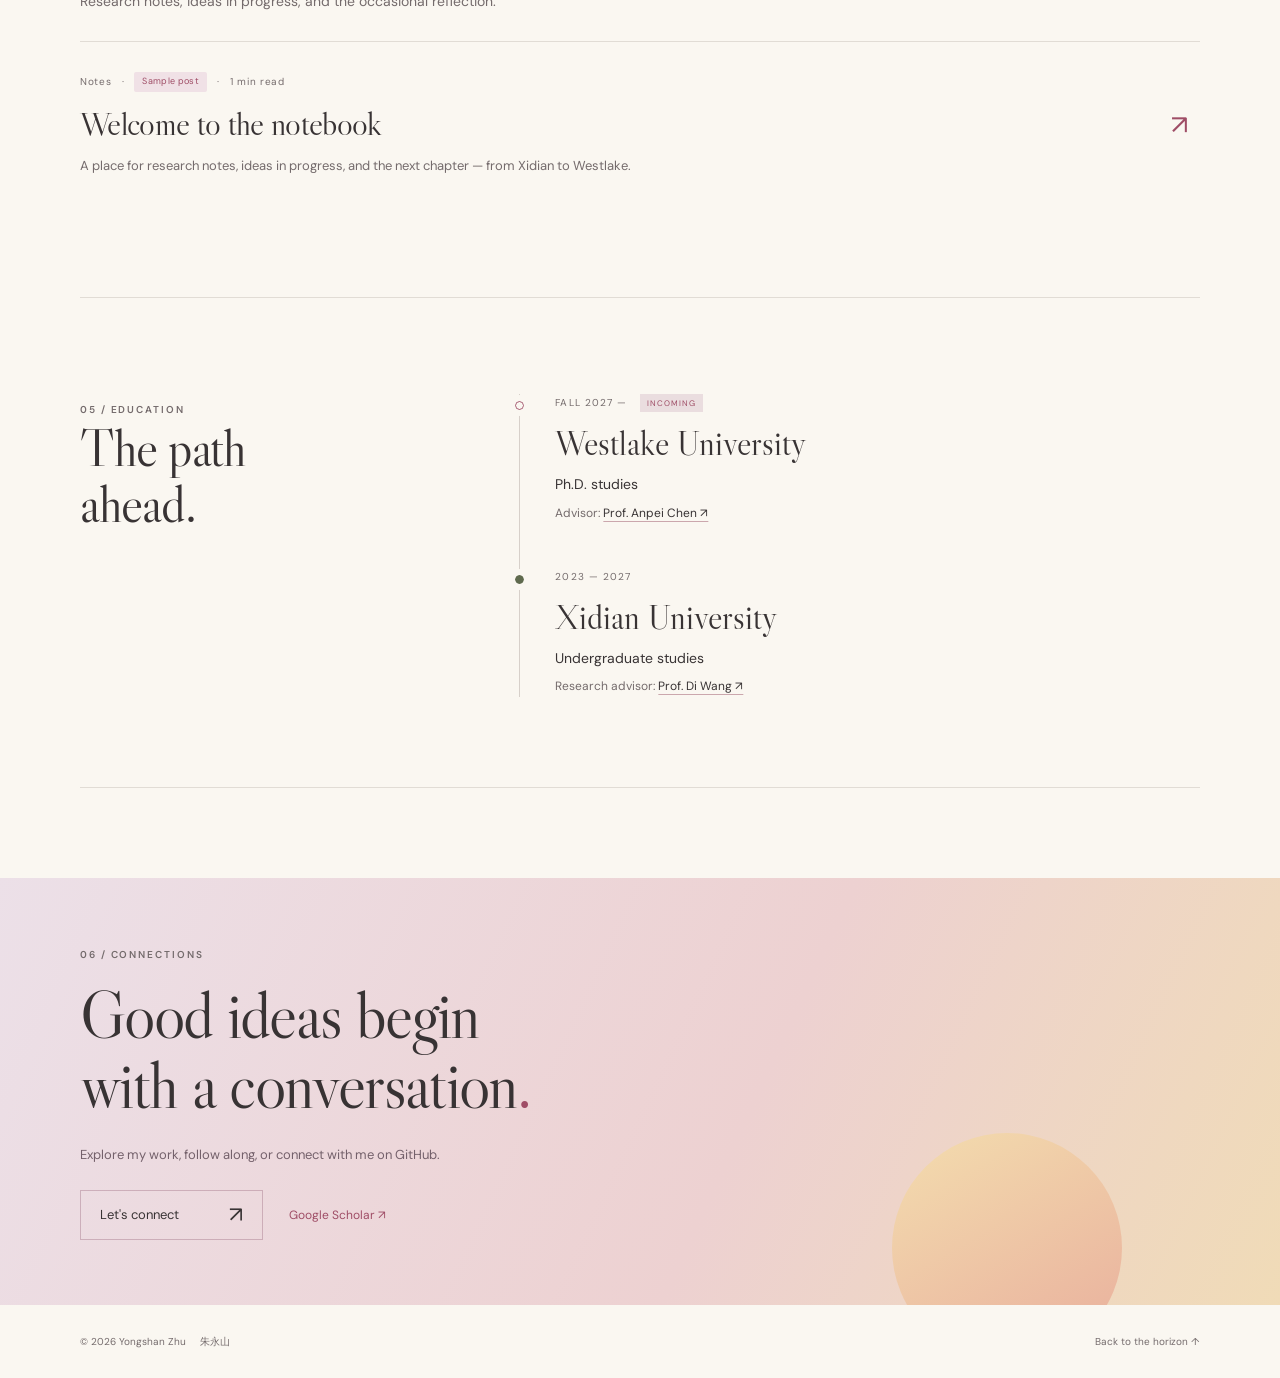
==== commit f4b70f7f: "Use cropped paper figures in selected publications" ====
--- a/index.html
+++ b/index.html
@@ -50,15 +50,15 @@
       <div class="section-heading"><div><p class="section-kicker">02 / RESEARCH</p><h2 id="publications-title">Selected publications<span class="accent-dot">.</span></h2></div><p class="section-note">Vision meets language.<br>From images to understanding.</p></div>
       <div class="paper-list">
         <article class="paper">
-          <div class="paper-art art-grounding" aria-hidden="true"><div class="scan-grid"></div><span class="target t1"></span><span class="target t2"></span><span class="art-label">OVERVIEW → FOCUS → EVOLVE</span></div>
+          <a class="paper-art paper-figure" href="assets/publications/rsvg-zeroov.png" target="_blank" rel="noopener noreferrer" aria-label="Open full-size figure from rsvg-zeroov"><img src="assets/publications/rsvg-zeroov.webp" alt="RSVG-ZeroOV image grounding pipeline with diffusion and vision-language attention, refinement, and SAM output." width="800" height="173" loading="lazy" decoding="async"><span class="figure-zoom" aria-hidden="true">View figure ↗</span></a>
           <div class="paper-content"><p class="paper-meta">2026 <span>·</span> arXiv preprint</p><h3><a href="https://arxiv.org/abs/2606.16124" target="_blank" rel="noopener noreferrer">Training-Free Open-Vocabulary Visual Grounding for Remote Sensing Images and Videos</a></h3><p class="authors">Ke Li, Di Wang, <strong>Yongshan Zhu</strong>, Ting Wang, Weiping Ni, Tao Lei, Quan Wang, Xinbo Gao</p><p class="paper-summary">Grounding natural-language queries in images and videos using frozen foundation models, without task-specific training.</p><div class="paper-links"><a href="https://arxiv.org/abs/2606.16124" target="_blank" rel="noopener noreferrer">Paper ↗</a><a href="https://arxiv.org/pdf/2606.16124" target="_blank" rel="noopener noreferrer">PDF ↗</a><button class="bibtex-button" data-paper="zeroov" type="button">BibTeX +</button></div></div>
         </article>
         <article class="paper">
-          <div class="paper-art art-provg" aria-hidden="true"><span class="provg-ring r1"></span><span class="provg-ring r2"></span><span class="provg-ring r3"></span><span class="provg-center"></span><span class="art-label">SURVEY → LOCATE → VERIFY</span></div>
+          <a class="paper-art paper-figure" href="assets/publications/provg.png" target="_blank" rel="noopener noreferrer" aria-label="Open full-size figure from provg"><img src="assets/publications/provg.webp" alt="ProVG survey-locate-verify grounding paradigm alongside staged human visual cognition." width="800" height="496" loading="lazy" decoding="async"><span class="figure-zoom" aria-hidden="true">View figure ↗</span></a>
           <div class="paper-content"><p class="paper-meta">2026 <span>·</span> ACM Multimedia 2026 <span class="oral-badge">Oral</span></p><h3><a href="https://arxiv.org/abs/2604.01893" target="_blank" rel="noopener noreferrer">ProVG: Progressive Visual Grounding via Language Decoupling for Remote Sensing Imagery</a></h3><p class="authors">Ke Li, Ting Wang, Di Wang, <strong>Yongshan Zhu</strong>, Yiming Zhang, Tao Lei, Quan Wang</p><p class="paper-summary">Progressive visual grounding through global context, spatial relations, and object attributes.</p><div class="paper-links"><a href="https://arxiv.org/abs/2604.01893" target="_blank" rel="noopener noreferrer">Paper ↗</a><a href="https://arxiv.org/pdf/2604.01893" target="_blank" rel="noopener noreferrer">PDF ↗</a><button class="bibtex-button" data-paper="provg" type="button">BibTeX +</button></div></div>
         </article>
         <article class="paper">
-          <div class="paper-art art-mapping" aria-hidden="true"><div class="map-coarse"><i></i><i></i><i></i><i></i></div><span class="map-arrow">→</span><div class="map-fine"><i></i><i></i><i></i><i></i><i></i><i></i><i></i><i></i><i></i></div><span class="art-label">LOCAL DETAIL. GLOBAL CONTEXT.</span></div>
+          <a class="paper-art paper-figure" href="assets/publications/ddtm.png" target="_blank" rel="noopener noreferrer" aria-label="Open full-size figure from ddtm"><img src="assets/publications/ddtm.webp" alt="DDTM architecture with a diffusion branch, transformer branch, and pseudo-label confidence evaluation module." width="800" height="274" loading="lazy" decoding="async"><span class="figure-zoom" aria-hidden="true">View figure ↗</span></a>
           <div class="paper-content"><p class="paper-meta">2025 <span>·</span> arXiv preprint</p><h3><a href="https://arxiv.org/abs/2512.19990" target="_blank" rel="noopener noreferrer">A Dual-Branch Local-Global Framework for Cross-Resolution Land Cover Mapping</a></h3><p class="authors">Peng Gao, Ke Li, Di Wang, <strong>Yongshan Zhu</strong>, Yiming Zhang, Xuemei Luo, Yifeng Wang</p><p class="paper-summary">Combining local semantic refinement and global contextual reasoning for land cover mapping from coarse supervision.</p><div class="paper-links"><a href="https://arxiv.org/abs/2512.19990" target="_blank" rel="noopener noreferrer">Paper ↗</a><a href="https://arxiv.org/pdf/2512.19990" target="_blank" rel="noopener noreferrer">PDF ↗</a><button class="bibtex-button" data-paper="ddtm" type="button">BibTeX +</button></div></div>
         </article>
       </div>
--- a/styles.css
+++ b/styles.css
@@ -7,3 +7,13 @@
 @media(prefers-reduced-motion:reduce){html{scroll-behavior:auto}*,*::before,*::after{transition:none!important}}
 
 .hero-eyebrow,.hero-bottom{color:#493346}.hero-cta{border-bottom-color:#49334680}.hero-caption{bottom:12px}
+
+/* Original paper figures, cropped from the authors' PDFs. */
+.paper{grid-template-columns:280px 1fr}
+.paper-figure{height:180px;background:#fff;border:1px solid var(--line);padding:12px 12px 30px;transition:border-color .2s,box-shadow .2s}
+.paper-figure img{display:block;width:100%;height:100%;object-fit:contain}
+.figure-zoom{position:absolute;right:12px;bottom:8px;font-size:9px;color:var(--rose);letter-spacing:.025em}
+.paper-figure:hover{border-color:#bc98a5;box-shadow:0 4px 16px #4933460a}
+.paper-figure:focus-visible{outline:2px solid var(--rose);outline-offset:4px}
+@media(max-width:1000px){.paper{grid-template-columns:230px 1fr}.paper-figure{height:170px}}
+@media(max-width:700px){.paper{grid-template-columns:1fr}.paper-figure{height:auto;aspect-ratio:1.8;max-height:260px}.paper-figure img{min-height:0}.figure-zoom{font-size:10px}}
